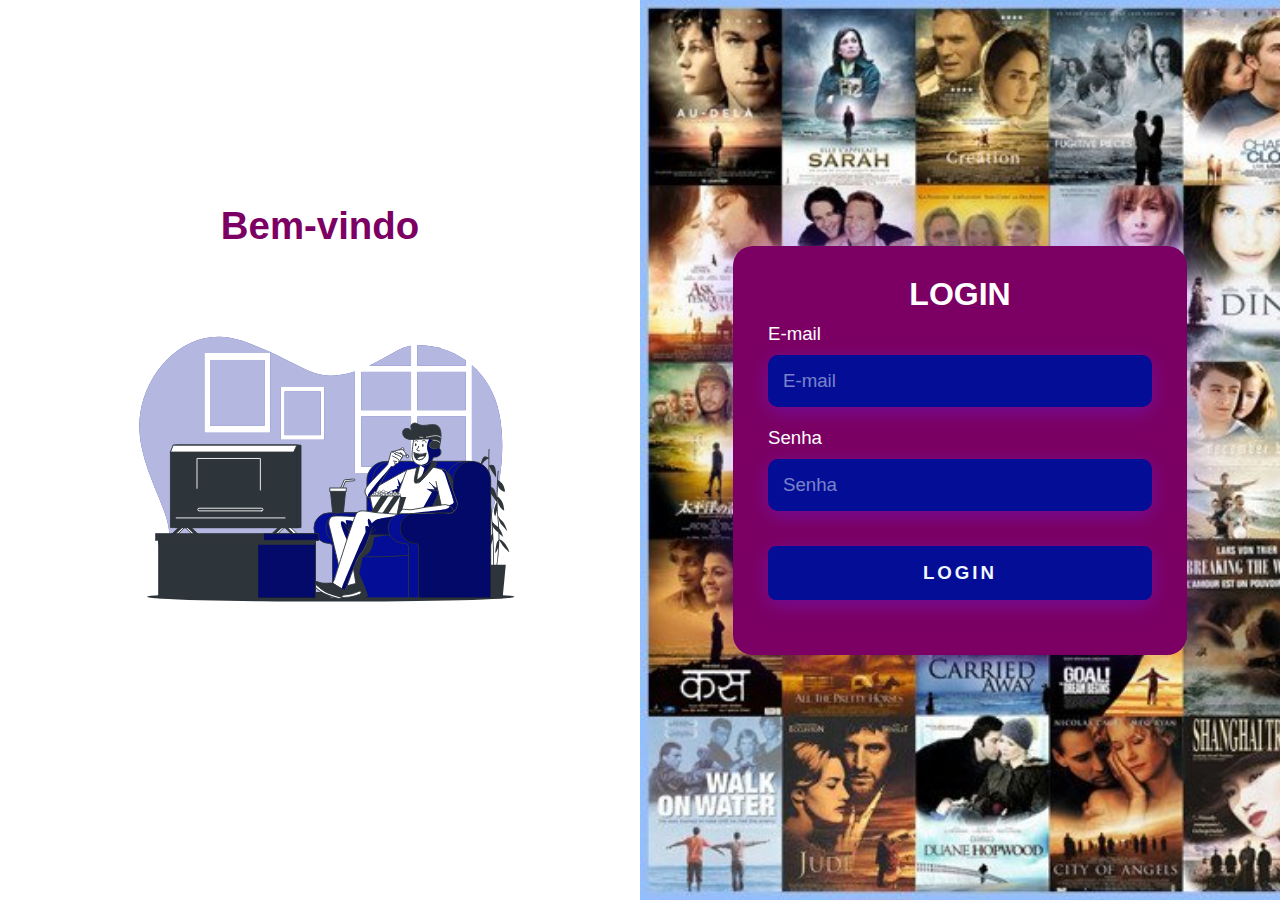
==== index.html @ 666c1c9f "primeira modificação" ====
<!DOCTYPE html>
<html lang="pt-br">
<head>
    <meta charset="UTF-8">
    <meta name="viewport" content="width=device-width, initial-scale=1.0">
    <link rel="stylesheet" href="/estilo/estilo.css">
    <title>Play Vídeo</title>

</head>
<body>
    <div class="main-login">
        <div class="Left-login">
            <h1>Bem-vindo</h1>
            <img src="img/movie-night-animate.svg" class="left-img" alt="imagem">
        </div>
        <div class="right-login">
            <div class="card-login">
                <h1>LOGIN</h1>
                <div class="textfield">
                    <label for="E-mail">E-mail</label>
                    <input type="text" name="E-mail" placeholder="E-mail">
                </div>
                <div class="textfield">
                    <label for="Senha">Senha</label>
                    <input type="password" name="Senha" placeholder="Senha">
                </div>
                <button class="Btn-login">Login</button>
            </div>
        </div>
    
</body>
</html>
---- estilo/estilo.css ----
@import url(https://fonts.googleapis.com/css2?family=Playfair+Display:ital,wght@0,400..900;1,400..900&family=Ubuntu+Sans:ital,wght@0,100..800;1,100..800&display=swap);

*{
    margin: 0px;
    padding: 0px;
}

body{
    font-family:"Ubuntu Sans", sans-serif;
    width: 100vw;
    height: 100vh;
}

.main-login{

    width: 100vw;
    height: 100vh;
    display: flex;
    justify-content: center;
    align-items: center;
}

.Left-login{
    width: 50vw;
    height: 100vh;
    display: flex ;
    justify-content: center;
    align-items: center;
    flex-direction: column;
}
.Left-login > h1{
    font-size: 3vw;
     color: rgb(124, 0, 99);

}
.left-img{
    width: 35vw;
}

.right-login{
    background-image: url(/img/backgroud_1.jpg);
    background-size: cover;
    width: 50vw;
    height: 100vh;
    display: flex;
    justify-content: center;
    align-items: center;
   
}

.card-login{
    width: 60%;
    display: flex;
    justify-content: center;
    align-items: center;
    flex-direction: column;
    padding: 30px 35px;
    background-color: rgb(124, 0, 99);
    border-radius: 20px;
    box-shadow: 0px -10px 50px #6827ff56;
}
.card-login > h1{
    color: #ffffff;
    font-weight: 800;
}

.textfield{
    width: 100%;
    display: flex;
    flex-direction: column;
    align-items: flex-start;
    justify-content:center;
    margin: 10px 0px;
}

.textfield > input{

    width: 100%;
    border: none;
    border-radius: 10px;
    padding: 15px;
    background-color: #030d96;
    color: rgb(255, 255, 255);
    font-size: 14pt;
    box-shadow: 0px 5px 20px #6827ff56;
    box-sizing: border-box;


}

.textfield> label{
    color: rgb(255, 255, 255);
    margin-bottom: 10px;
    font-size: 14pt;

}

.textfield >input::placeholder {
    color: rgba(240, 248, 255, 0.514);
}
.Btn-login{
    width: 100%;
    padding: 16px 0px;
    margin: 25px;
    border: none;
    border-radius: 8px;
    background: #030d96;
    box-shadow: 0px 5px 20px #6827ff56;
    color: aliceblue;
    font-size: 14pt;
    text-transform: uppercase;
    font-weight: 700;
    letter-spacing: 3px;
    cursor: pointer;

}
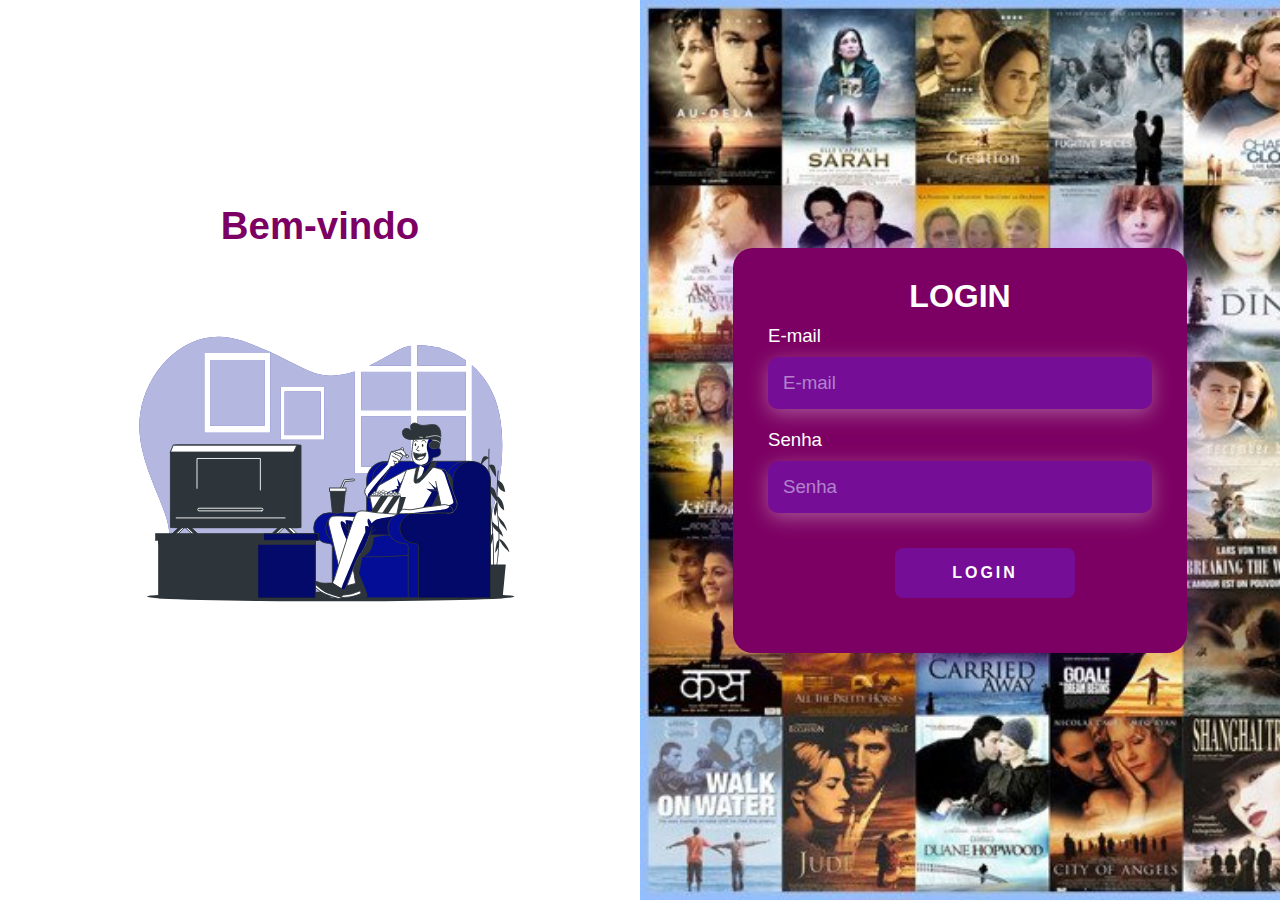
==== commit f78a992d: "Modificação na tela de login" ====
--- a/index.html
+++ b/index.html
@@ -24,7 +24,9 @@
                     <label for="Senha">Senha</label>
                     <input type="password" name="Senha" placeholder="Senha">
                 </div>
-                <button class="Btn-login">Login</button>
+                <a href="/home.html" target="_blank">
+                    <button type="button" name="login" class="login-button">Login</button>
+                </a>                    
             </div>
         </div>
     
--- a/estilo/estilo.css
+++ b/estilo/estilo.css
@@ -79,13 +79,11 @@
     border: none;
     border-radius: 10px;
     padding: 15px;
-    background-color: #030d96;
+    background-color: #6827ff56;
     color: rgb(255, 255, 255);
     font-size: 14pt;
-    box-shadow: 0px 5px 20px #6827ff56;
+    box-shadow: 0px 5px 20px #fbfbfc56;
     box-sizing: border-box;
-
-
 }
 
 .textfield> label{
@@ -98,19 +96,50 @@
 .textfield >input::placeholder {
     color: rgba(240, 248, 255, 0.514);
 }
-.Btn-login{
+
+.login-button {
+    background-color:#6827ff56;
+    border-radius: 8px;
+    border: none;
+    color: white;
+    padding: 16px 32px;
+    text-align: center;
+    text-decoration: none;
+    display: inline-block;
+    font-size: 16px;
+    margin: 25px;
+    cursor: pointer;
+    letter-spacing: 3px;
+    font-weight: 700;
+    text-transform: uppercase;
     width: 100%;
-    padding: 16px 0px;
-    margin: 25px;
-    border: none;
-    border-radius: 8px;
-    background: #030d96;
-    box-shadow: 0px 5px 20px #6827ff56;
-    color: aliceblue;
-    font-size: 14pt;
-    text-transform: uppercase;
-    font-weight: 700;
-    letter-spacing: 3px;
-    cursor: pointer;
+  }
+    
+  header {
+    background-color: #333;
+    padding: 10px;
+  }
+  
+  nav ul {
+    list-style-type: none;
+    padding: 0;
+    display: flex;
+  }
+  
+  nav ul li {
+    margin-right: 10px;
+  }
+  
+  nav ul li a {
+    color: #fff;
+    text-decoration: none;
+    padding: 10px;
+  }
+  
+  nav ul li a:hover {
+    background-color: #555;
+  }
+    
+    
 
-}
+
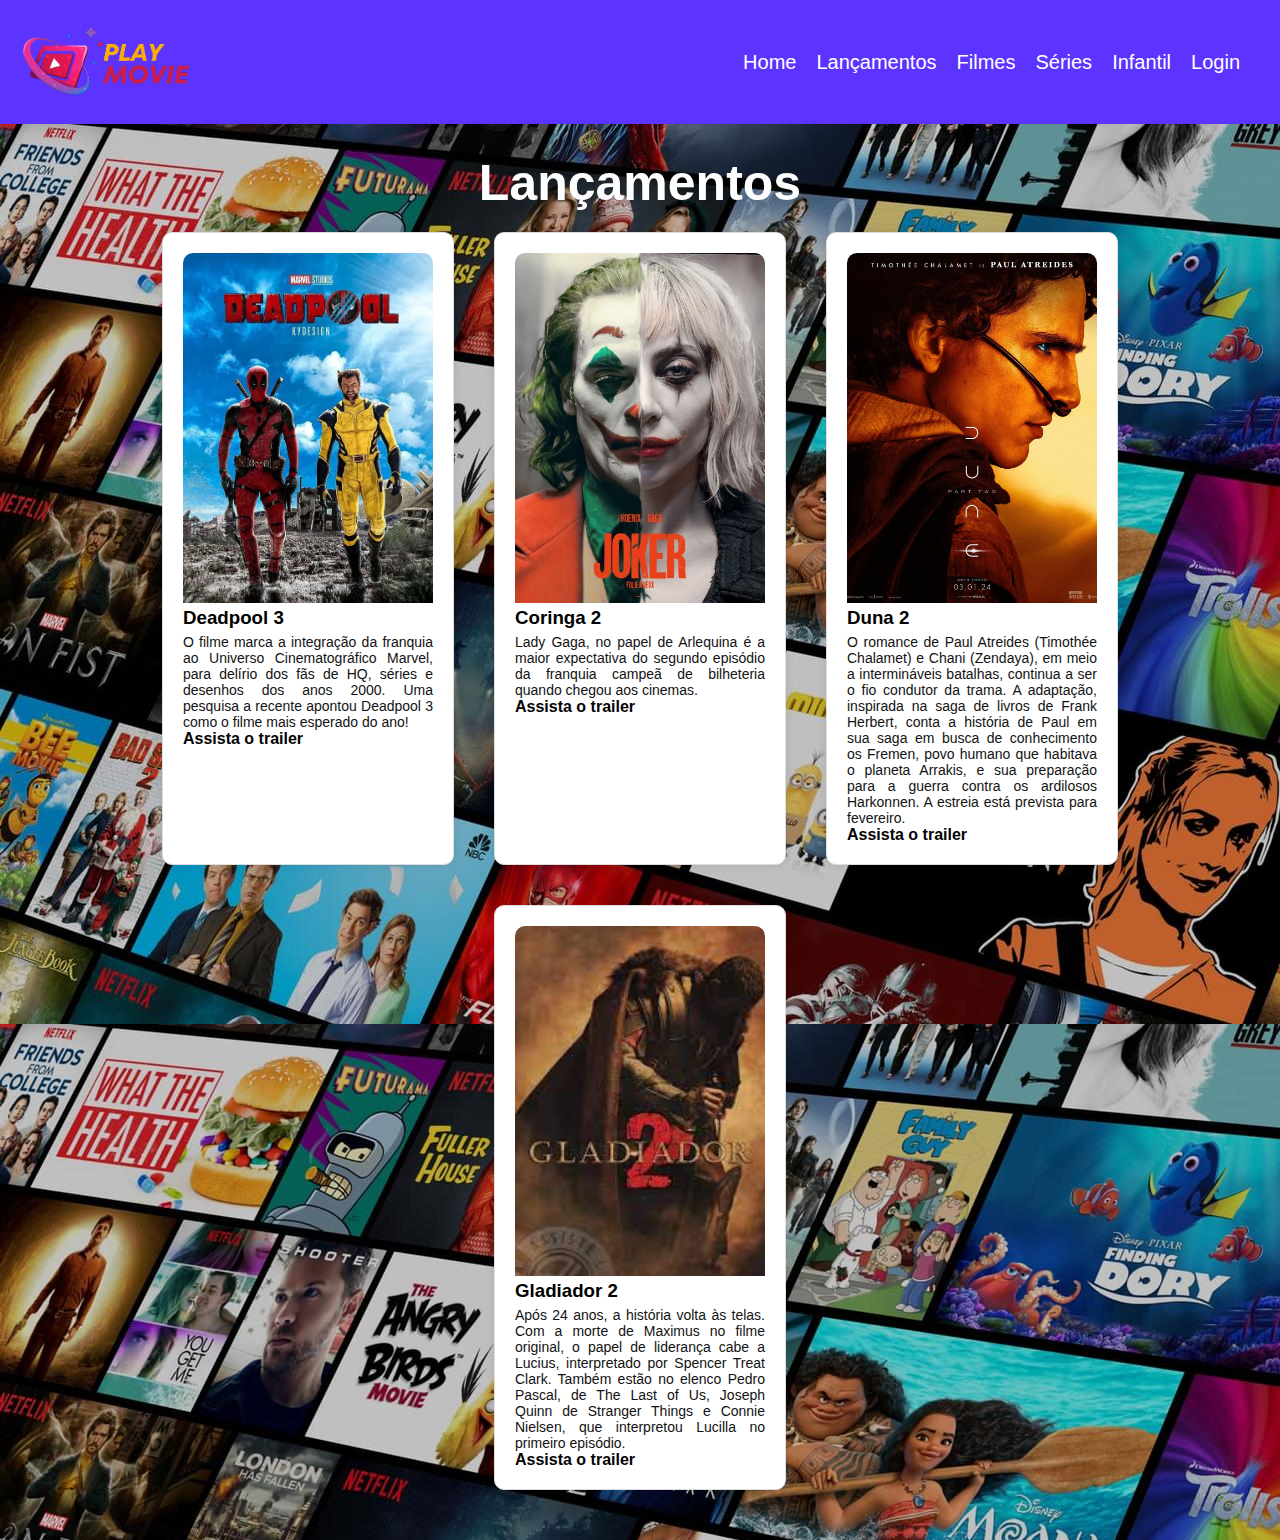
==== commit d8adbd92: "mudança de página principal" ====
--- a/index.html
+++ b/index.html
@@ -4,31 +4,52 @@
     <meta charset="UTF-8">
     <meta name="viewport" content="width=device-width, initial-scale=1.0">
     <link rel="stylesheet" href="/estilo/estilo.css">
-    <title>Play Vídeo</title>
-
+    <title>Home</title>
 </head>
 <body>
-    <div class="main-login">
-        <div class="Left-login">
-            <h1>Bem-vindo</h1>
-            <img src="img/movie-night-animate.svg" class="left-img" alt="imagem">
+    <header class="background-header">
+        <nav class="nav-bar">
+            <div class="logo">
+              <img src="/img/logo.png" alt="Logo">
+            </div>
+            <ul class="menu">
+              <li><a href="#">Home</a></li>
+              <li><a href="#">Lançamentos</a></li>
+              <li><a href="#">Filmes</a></li>
+              <li><a href="#">Séries</a></li>
+              <li><a href="#">Infantil</a></li>
+              <li><a href="#">Login</a></li>
+            </ul>
+        </nav>
+    </header>
+    <section class="movie-card">
+        <h2>Lançamentos</h2>
+        <div class="card-container">
+          <div class="card">
+            <img src="/img/deadpool.png" alt="Deadpool">
+            <h3>Deadpool 3</h3>
+            <p>O filme marca a integração da franquia ao Universo Cinematográfico Marvel, para delírio dos fãs de HQ, séries e desenhos dos anos 2000. Uma pesquisa a recente apontou Deadpool 3 como o filme mais esperado do ano!</p>
+            <a class="trailer" href="https://youtu.be/dEbe0rS4Z2A" target="_blank" alt="Assista o Trailler">Assista o trailer</a>
+          </div>
+          <div class="card">
+            <img src="/img/coringa-2-min.jpg" alt="Movie 2">
+            <h3>Coringa 2</h3>
+            <p>Lady Gaga, no papel de Arlequina é a maior expectativa do segundo episódio da franquia campeã de bilheteria quando chegou aos cinemas.</p>
+            <a class="trailer" href="https://youtu.be/AbPt_Ka0vZE" target="_blank" alt="Assista o Trailler">Assista o trailer</a>
+          </div>
+          <div class="card">
+            <img src="/img/duna_parte_2.png" alt="Movie 3">
+            <h3>Duna 2</h3>
+            <p>O romance de Paul Atreides (Timothée Chalamet) e Chani (Zendaya), em meio a intermináveis batalhas, continua a ser o fio condutor da trama. A adaptação, inspirada na saga de livros de Frank Herbert, conta a história de Paul em sua saga em busca de conhecimento os Fremen, povo humano que habitava o planeta Arrakis, e sua preparação para a guerra contra os ardilosos Harkonnen. A estreia está prevista para fevereiro.</p> 
+            <a class="trailer" href="https://youtu.be/RK1xTZi9wb4" target="_blank" alt="Assista o Trailler">Assista o trailer</a>
+          </div>
+          <div class="card">
+            <img src="/img/gladiador2.jpg" alt="Movie 3">
+            <h3>Gladiador 2</h3>
+            <p>Após 24 anos, a história volta às telas. Com a morte de Maximus no filme original, o papel de liderança cabe a Lucius, interpretado por Spencer Treat Clark.  Também estão no elenco Pedro Pascal, de The Last of Us, Joseph Quinn de Stranger Things e Connie Nielsen, que interpretou Lucilla no primeiro episódio.</p> 
+            <a class="trailer" href="hhttps://youtu.be/3_LbFzJiETc" target="_blank" alt="Assista o Trailler">Assista o trailer</a>
+          </div>
         </div>
-        <div class="right-login">
-            <div class="card-login">
-                <h1>LOGIN</h1>
-                <div class="textfield">
-                    <label for="E-mail">E-mail</label>
-                    <input type="text" name="E-mail" placeholder="E-mail">
-                </div>
-                <div class="textfield">
-                    <label for="Senha">Senha</label>
-                    <input type="password" name="Senha" placeholder="Senha">
-                </div>
-                <a href="/home.html" target="_blank">
-                    <button type="button" name="login" class="login-button">Login</button>
-                </a>                    
-            </div>
-        </div>
-    
+      </section>
 </body>
 </html>--- a/estilo/estilo.css
+++ b/estilo/estilo.css
@@ -115,31 +115,91 @@
     width: 100%;
   }
     
-  header {
-    background-color: #333;
-    padding: 10px;
-  }
-  
-  nav ul {
-    list-style-type: none;
+  .nav-bar {
+    display: flex;
+    justify-content: space-between;
+    align-items: center;
+    padding: 20px;
+    background-color: rgba(51, 0, 255, 0.8);
+    color: #fff;
+  }
+  
+  .logo {
+    flex: 0 0 100px; /* Set the logo width to 100px */
+  }
+  
+  .logo img {
+    width: auto;
+    height: 80px;
+  }
+  
+  .menu {
+    display: flex;
+    justify-content: space-between;
+    align-items: center;
+    list-style: none;
+    margin: 0;
     padding: 0;
-    display: flex;
-  }
-  
-  nav ul li {
-    margin-right: 10px;
-  }
-  
-  nav ul li a {
+  }
+  
+  .menu li {
+    margin-right: 20px;
+    font-size: 20px;
+  }
+  
+  .menu a {
     color: #fff;
     text-decoration: none;
-    padding: 10px;
-  }
-  
-  nav ul li a:hover {
-    background-color: #555;
-  }
-    
-    
-
-
+  }
+  
+  .menu a:hover {
+    color: #b30372;
+  }
+
+  .movie-card {
+    background-image: url(/img/backgroud_nav.jpg);
+    background-color: #f7f7f7;
+    padding: 30px;
+  }
+  h2{
+    text-align: center;
+    color: #fffeff;
+    font-size: 50px;
+  }
+  .card-container {
+    display: flex;
+    flex-wrap: wrap;
+    justify-content: center;
+  }
+  
+  .card {
+    margin: 20px;
+    width: 250px;
+    background-color: #fff;
+    padding: 20px;
+    border: 1px solid #ddd;
+    border-radius: 10px;
+    box-shadow: 0 0 10px rgba(0, 0, 0, 0.1);
+  }
+  
+  .card img {
+    width: 100%;
+    height: 350px;
+    object-fit: cover;
+    border-radius: 10px 10px 0 0;
+  }
+  
+  .trailer {
+    text-decoration: none;
+    font-size: 16px;
+    margin-top: 10px;
+    color: #040404;
+    font-weight: 900;
+  }
+  
+  .card p {
+    margin-top: 05px;
+    font-size: 14px;
+    color: #121212;
+    text-align: justify;
+  }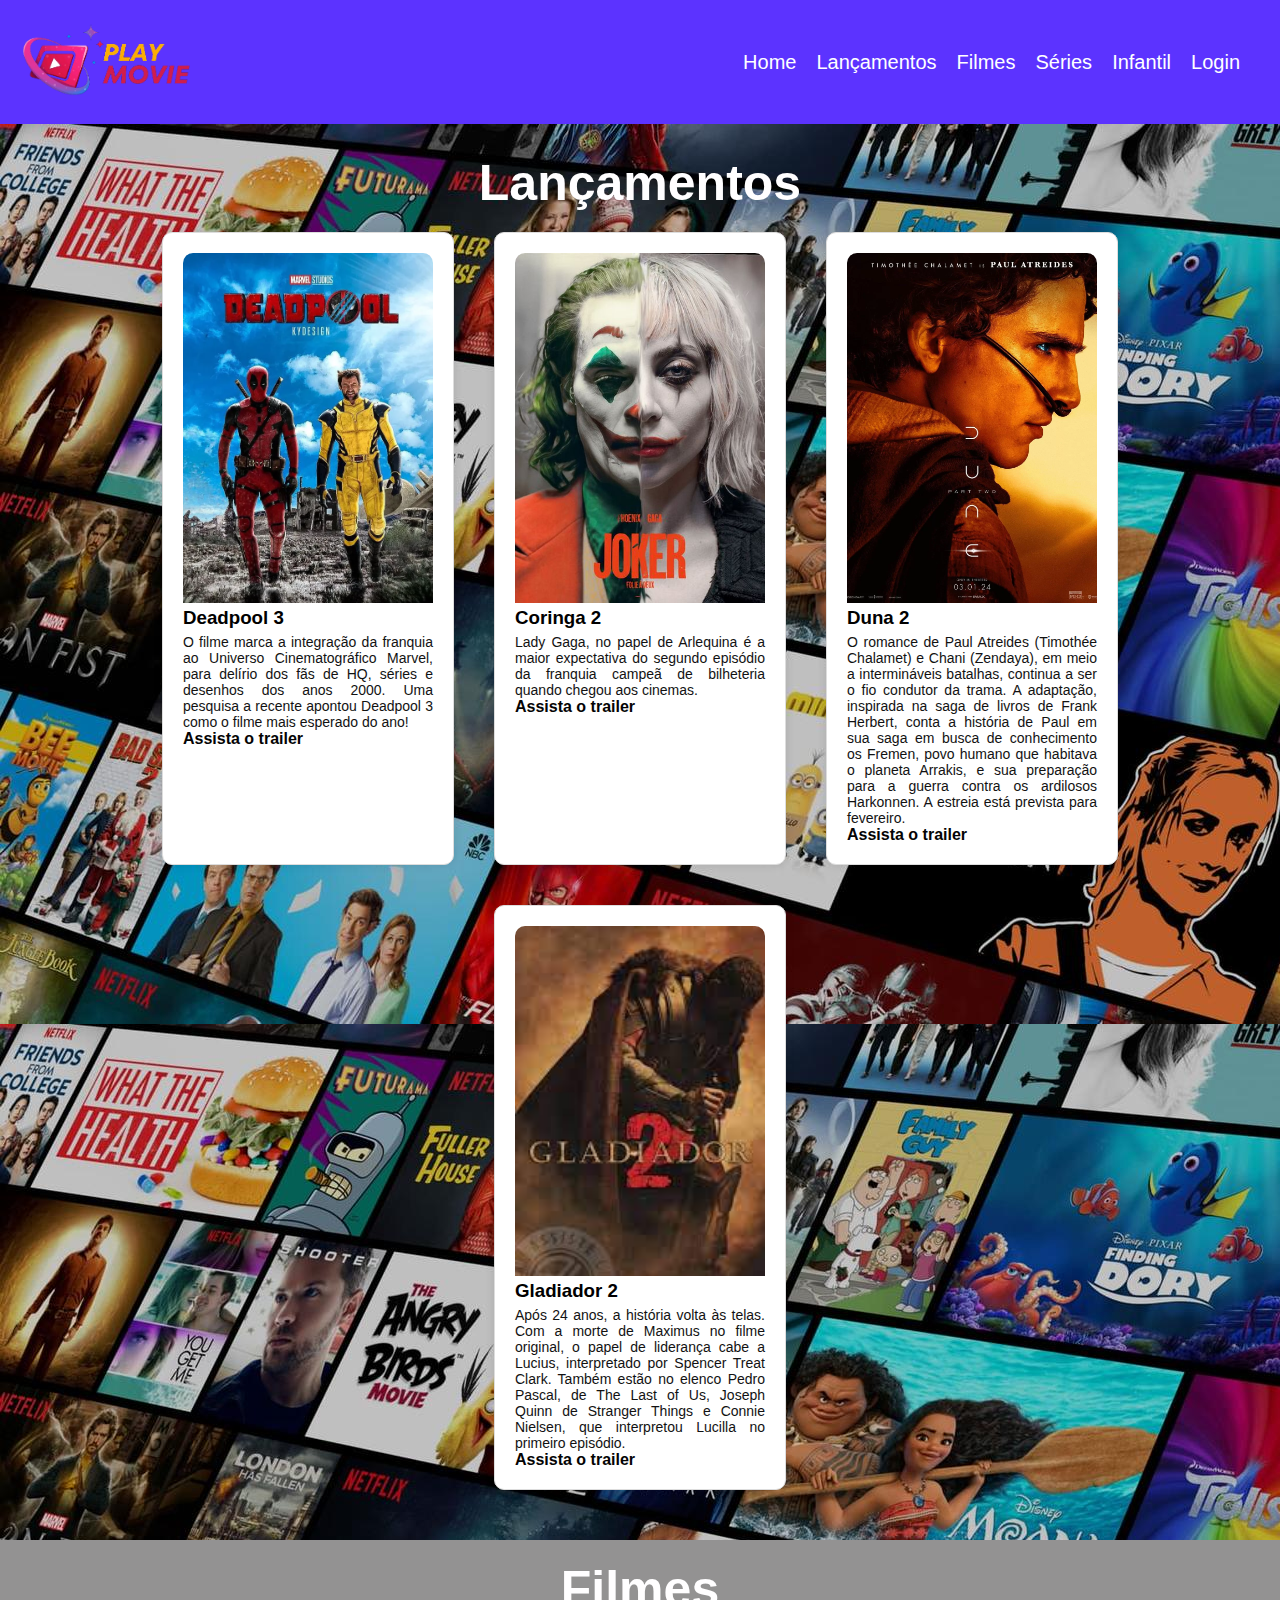
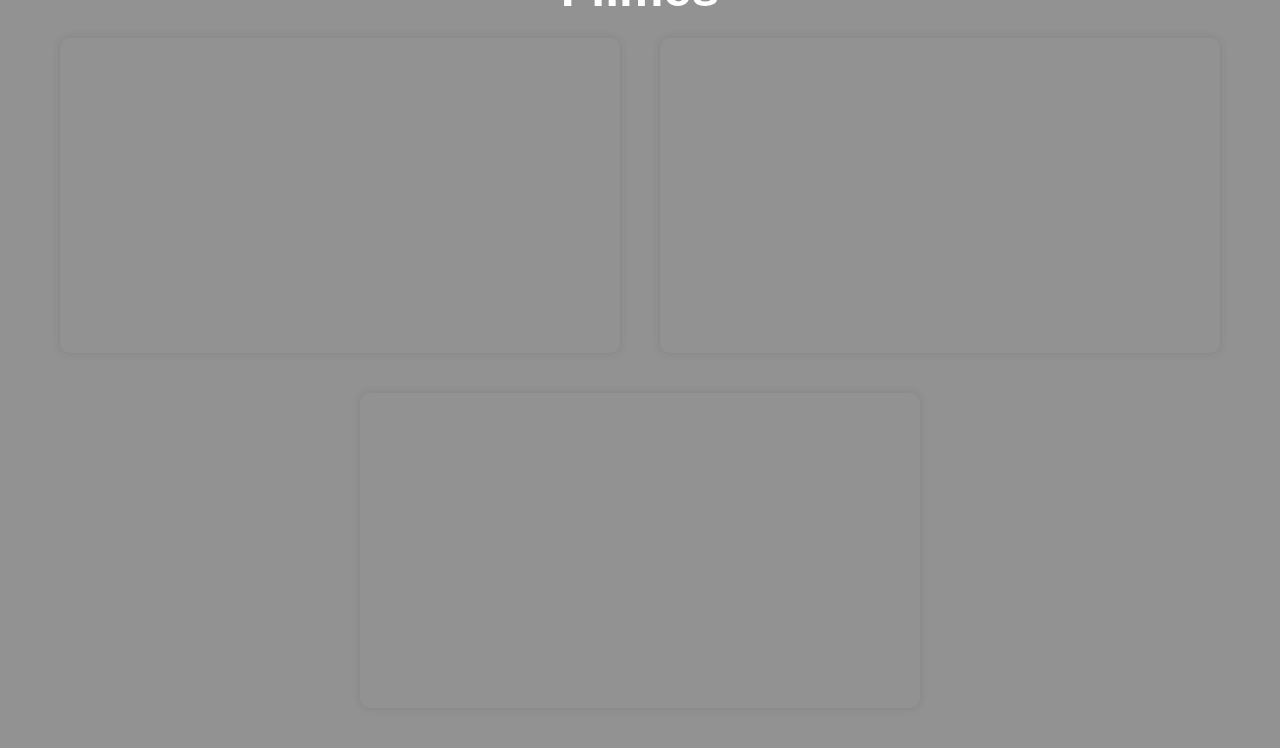
==== commit 21bf5a72: "Filmes" ====
--- a/index.html
+++ b/index.html
@@ -4,7 +4,7 @@
     <meta charset="UTF-8">
     <meta name="viewport" content="width=device-width, initial-scale=1.0">
     <link rel="stylesheet" href="/estilo/estilo.css">
-    <title>Home</title>
+    <title>Play Movie</title>
 </head>
 <body>
     <header class="background-header">
@@ -13,17 +13,17 @@
               <img src="/img/logo.png" alt="Logo">
             </div>
             <ul class="menu">
-              <li><a href="#">Home</a></li>
-              <li><a href="#">Lançamentos</a></li>
-              <li><a href="#">Filmes</a></li>
+              <li><a href="/index.html">Home</a></li>
+              <li><a href="#lançamentos">Lançamentos</a></li>
+              <li><a href="#filmes">Filmes</a></li>
               <li><a href="#">Séries</a></li>
               <li><a href="#">Infantil</a></li>
-              <li><a href="#">Login</a></li>
+              <li><a href="/login.html" target="_blank">Login</a></li>
             </ul>
         </nav>
     </header>
     <section class="movie-card">
-        <h2>Lançamentos</h2>
+        <h2 id="lançamentos">Lançamentos</h2>
         <div class="card-container">
           <div class="card">
             <img src="/img/deadpool.png" alt="Deadpool">
@@ -51,5 +51,15 @@
           </div>
         </div>
       </section>
+      <section class="youtube-videos">
+        <h2 id="filmes">Filmes</h2>
+        <div class="video-container">
+            <iframe width="560" height="315" src="https://www.youtube.com/embed/gS2rb_wVe94?si=7_AkqqXhRfvpLKxW" title="YouTube video player" frameborder="0" allow="accelerometer; autoplay; clipboard-write; encrypted-media; gyroscope; picture-in-picture; web-share" referrerpolicy="strict-origin-when-cross-origin" allowfullscreen></iframe>
+
+            <iframe width="560" height="315" src="https://www.youtube.com/embed/gS2rb_wVe94?si=XHvSh7MWcazZGyZW&amp;start=5" title="YouTube video player" frameborder="0" allow="accelerometer; autoplay; clipboard-write; encrypted-media; gyroscope; picture-in-picture; web-share" referrerpolicy="strict-origin-when-cross-origin" allowfullscreen></iframe>
+
+            <iframe width="560" height="315" src="https://www.youtube.com/embed/video3" frameborder="0" allowfullscreen></iframe>
+        </div>
+      </section>
 </body>
 </html>--- a/estilo/estilo.css
+++ b/estilo/estilo.css
@@ -202,4 +202,24 @@
     font-size: 14px;
     color: #121212;
     text-align: justify;
+  }
+
+  .youtube-videos {
+    background-color: #939292;
+    padding: 20px;
+  }
+  
+  .video-container {
+    display: flex;
+    flex-wrap: wrap;
+    justify-content: center;
+  }
+  
+  .video-container iframe {
+    margin: 20px;
+    width: 560px;
+    height: 315px;
+    border: none;
+    border-radius: 10px;
+    box-shadow: 0 0 10px rgba(0, 0, 0, 0.1);
   }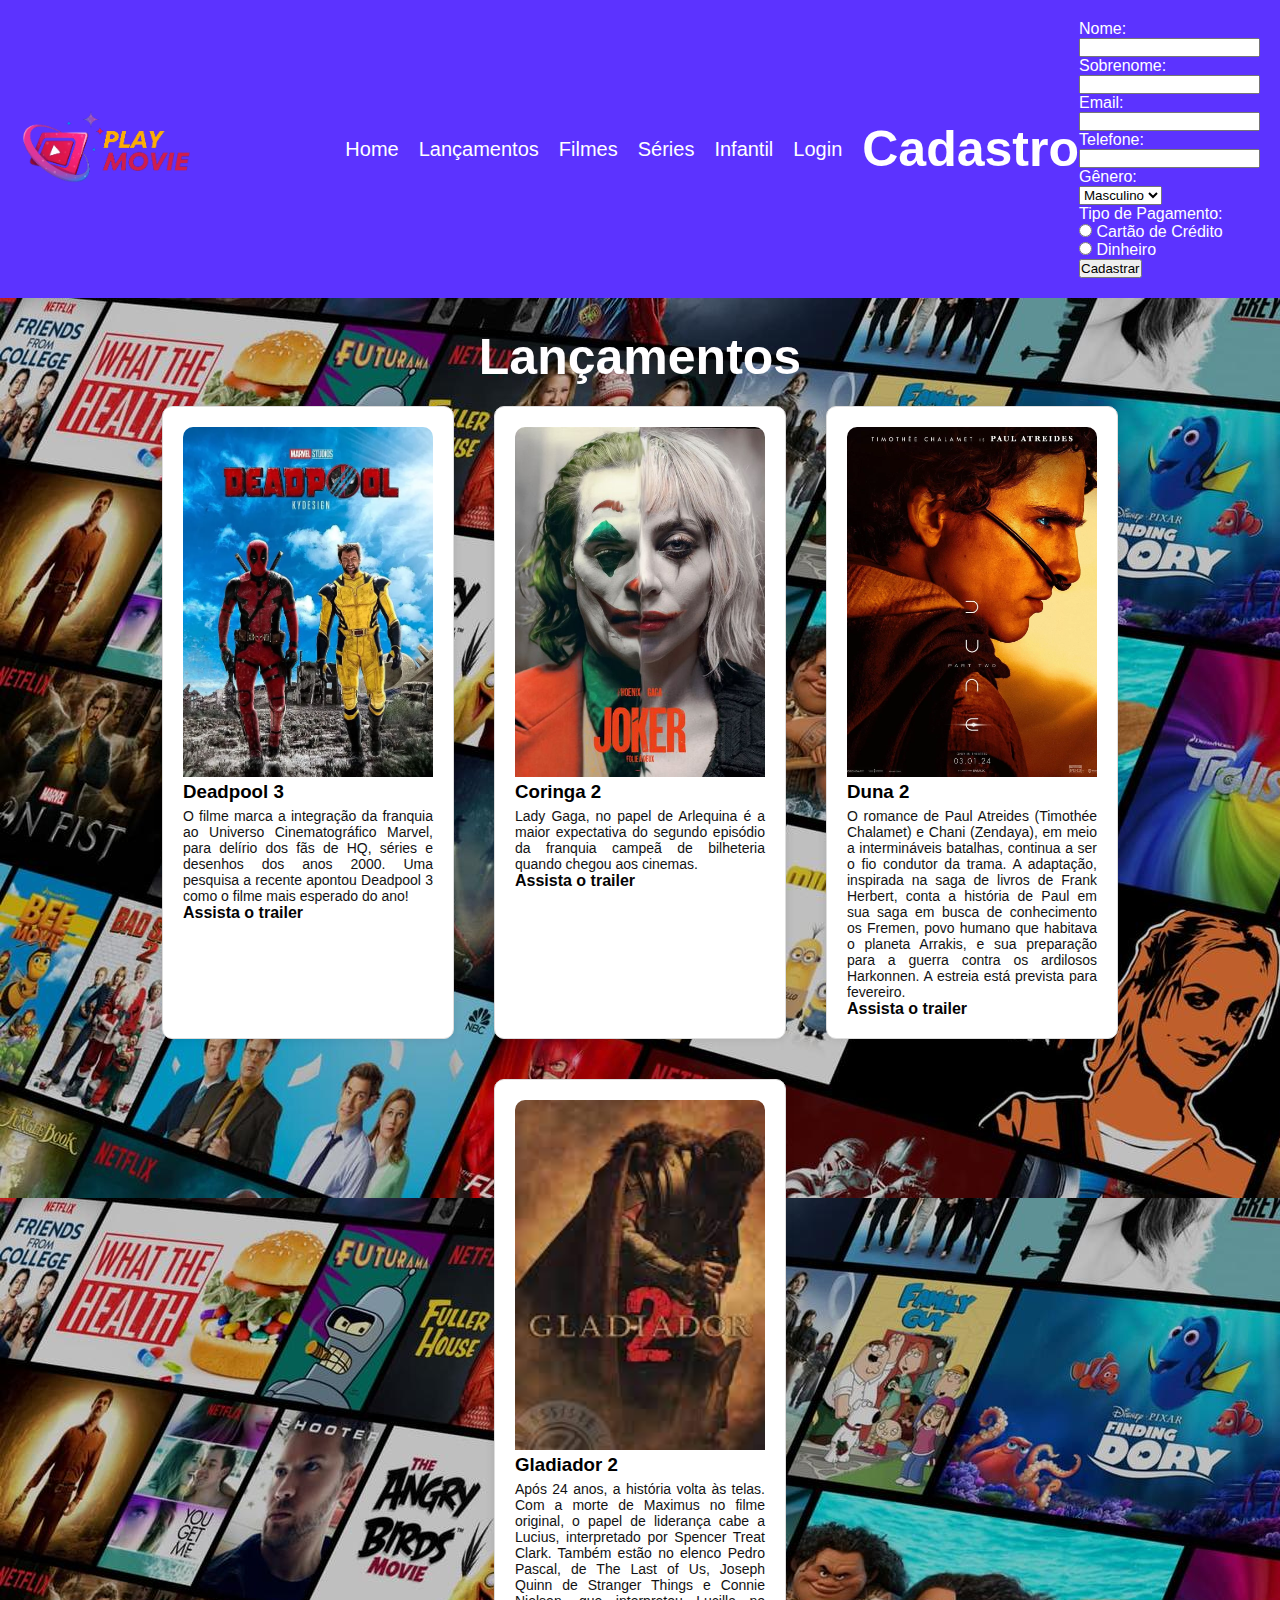
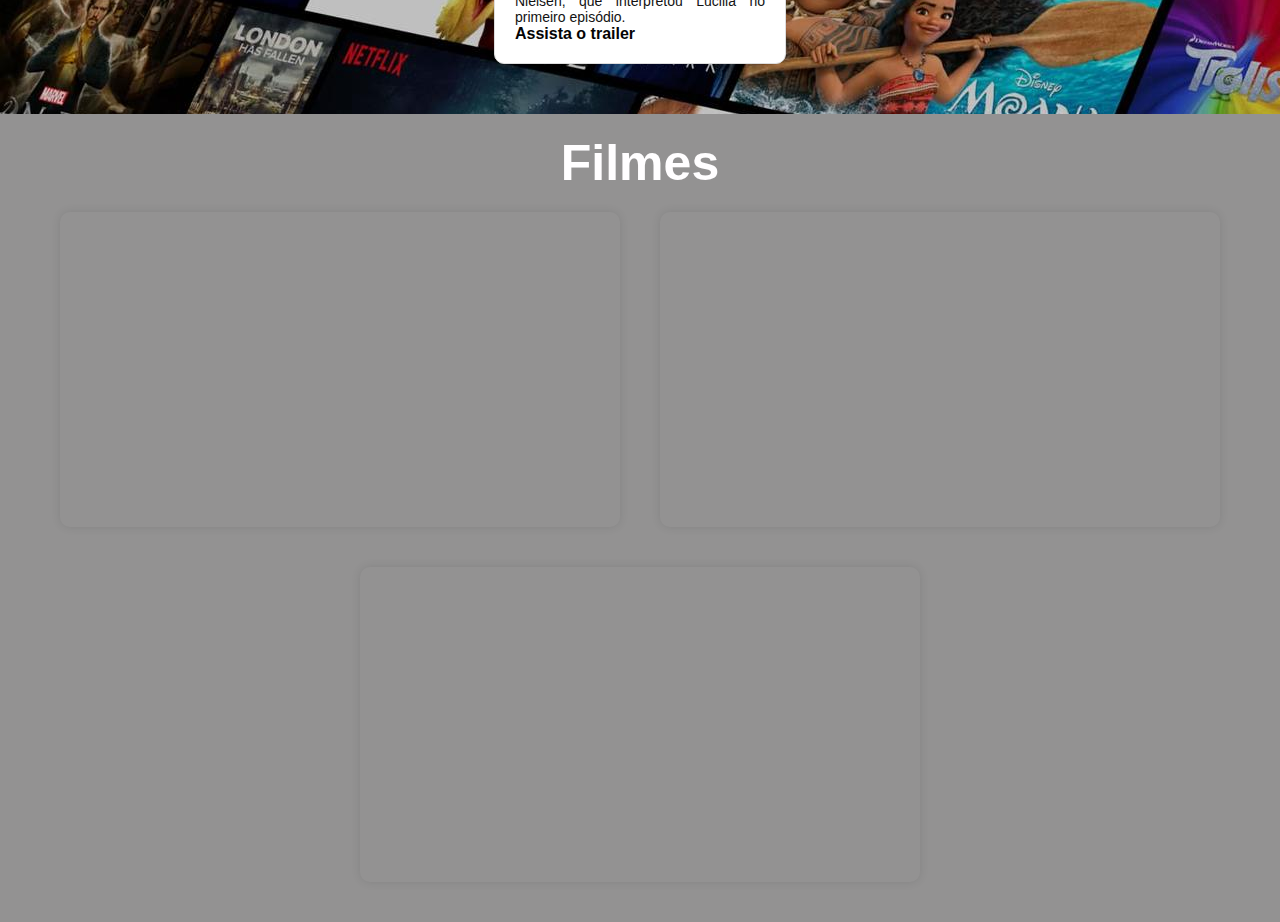
==== commit 9be21f23: "Update index.html" ====
--- a/index.html
+++ b/index.html
@@ -19,6 +19,35 @@
               <li><a href="#">Séries</a></li>
               <li><a href="#">Infantil</a></li>
               <li><a href="/login.html" target="_blank">Login</a></li>
+                <h2>Cadastro</h2>
+<form action="#" method="post">
+  <label for="nome">Nome:</label><br>
+  <input type="text" id="nome" name="nome"><br>
+
+  <label for="sobrenome">Sobrenome:</label><br>
+  <input type="text" id="sobrenome" name="sobrenome"><br>
+
+  <label for="email">Email:</label><br>
+  <input type="email" id="email" name="email"><br>
+
+  <label for="telefone">Telefone:</label><br>
+  <input type="tel" id="telefone" name="telefone"><br>
+
+  <label for="genero">Gênero:</label><br>
+  <select id="genero" name="genero">
+    <option value="masculino">Masculino</option>
+    <option value="feminino">Feminino</option>
+    <option value="outro">Outro</option>
+  </select><br>
+
+  <label for="pagamento">Tipo de Pagamento:</label><br>
+  <input type="radio" id="credito" name="pagamento" value="credito">
+  <label for="credito">Cartão de Crédito</label><br>
+  <input type="radio" id="dinheiro" name="pagamento" value="dinheiro">
+  <label for="dinheiro">Dinheiro</label><br>
+
+  <input type="submit" value="Cadastrar">
+</form>
             </ul>
         </nav>
     </header>
@@ -62,4 +91,4 @@
         </div>
       </section>
 </body>
-</html>+</html>
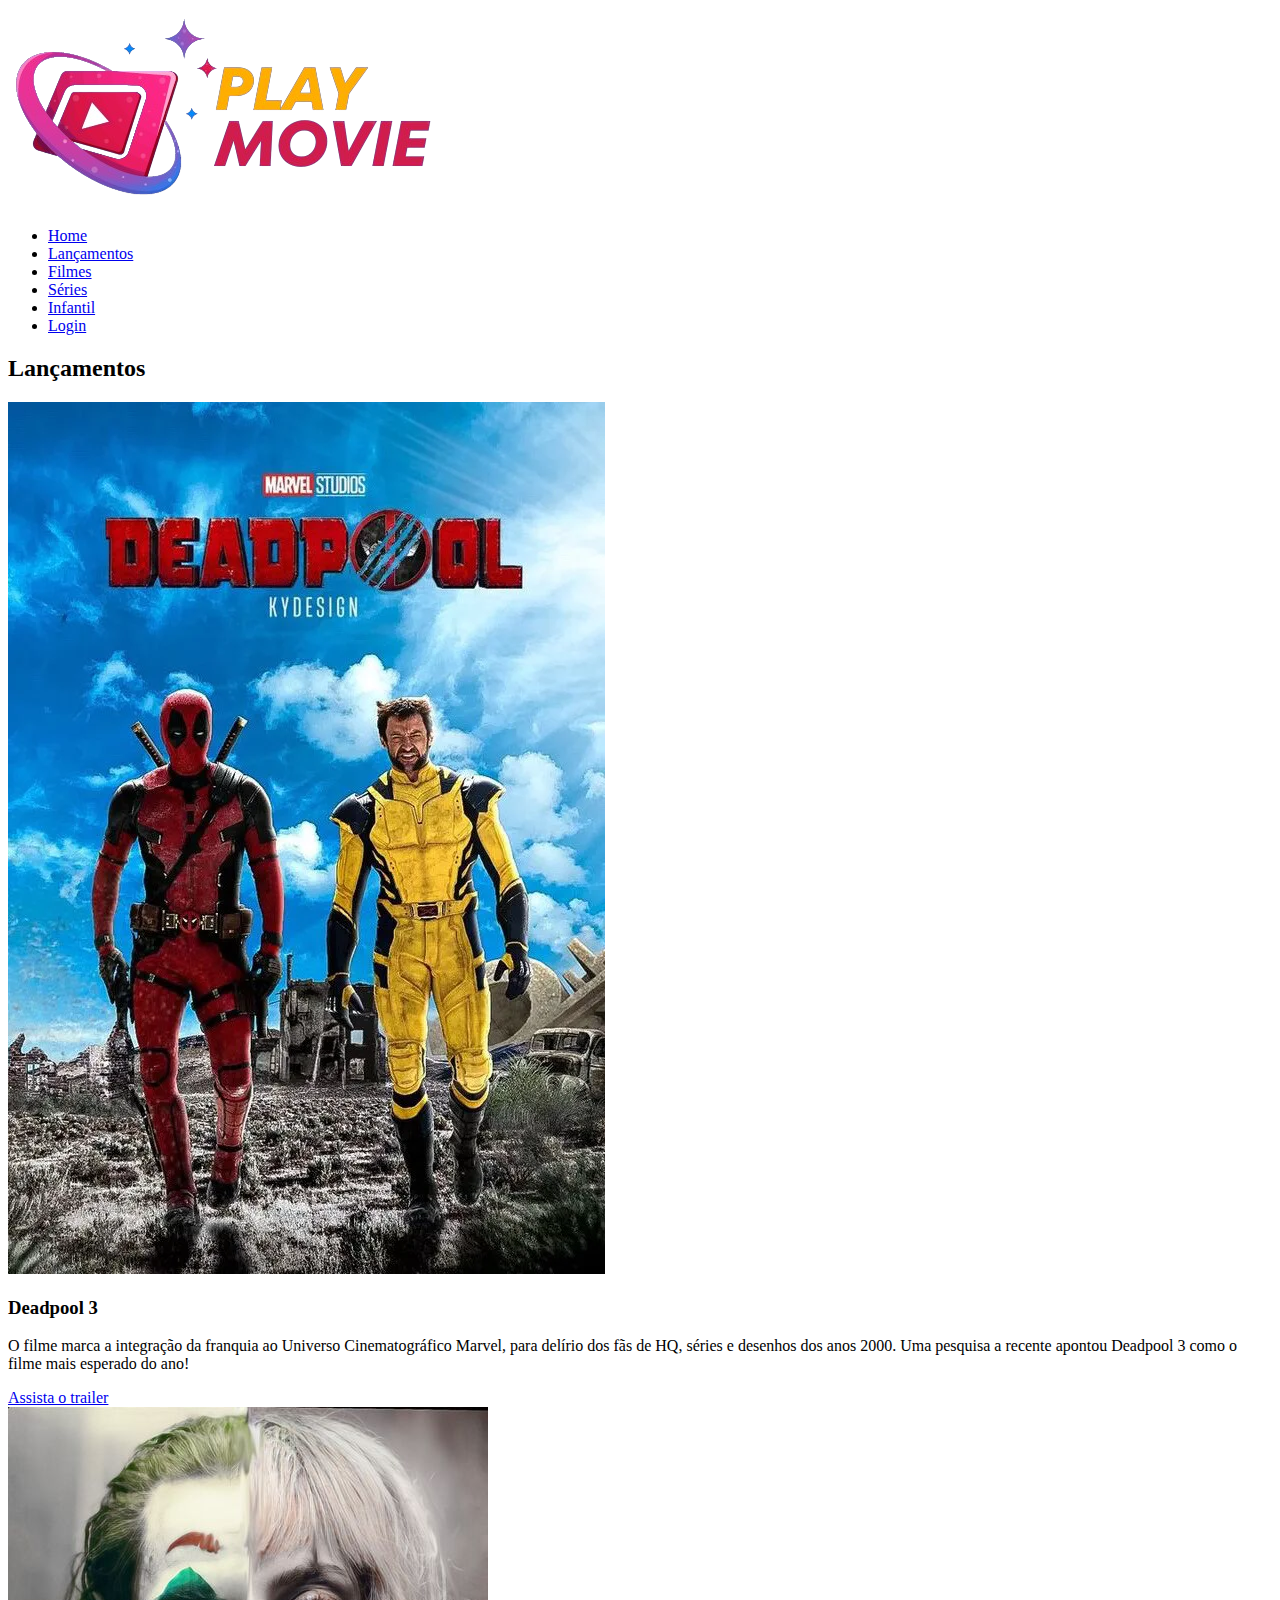
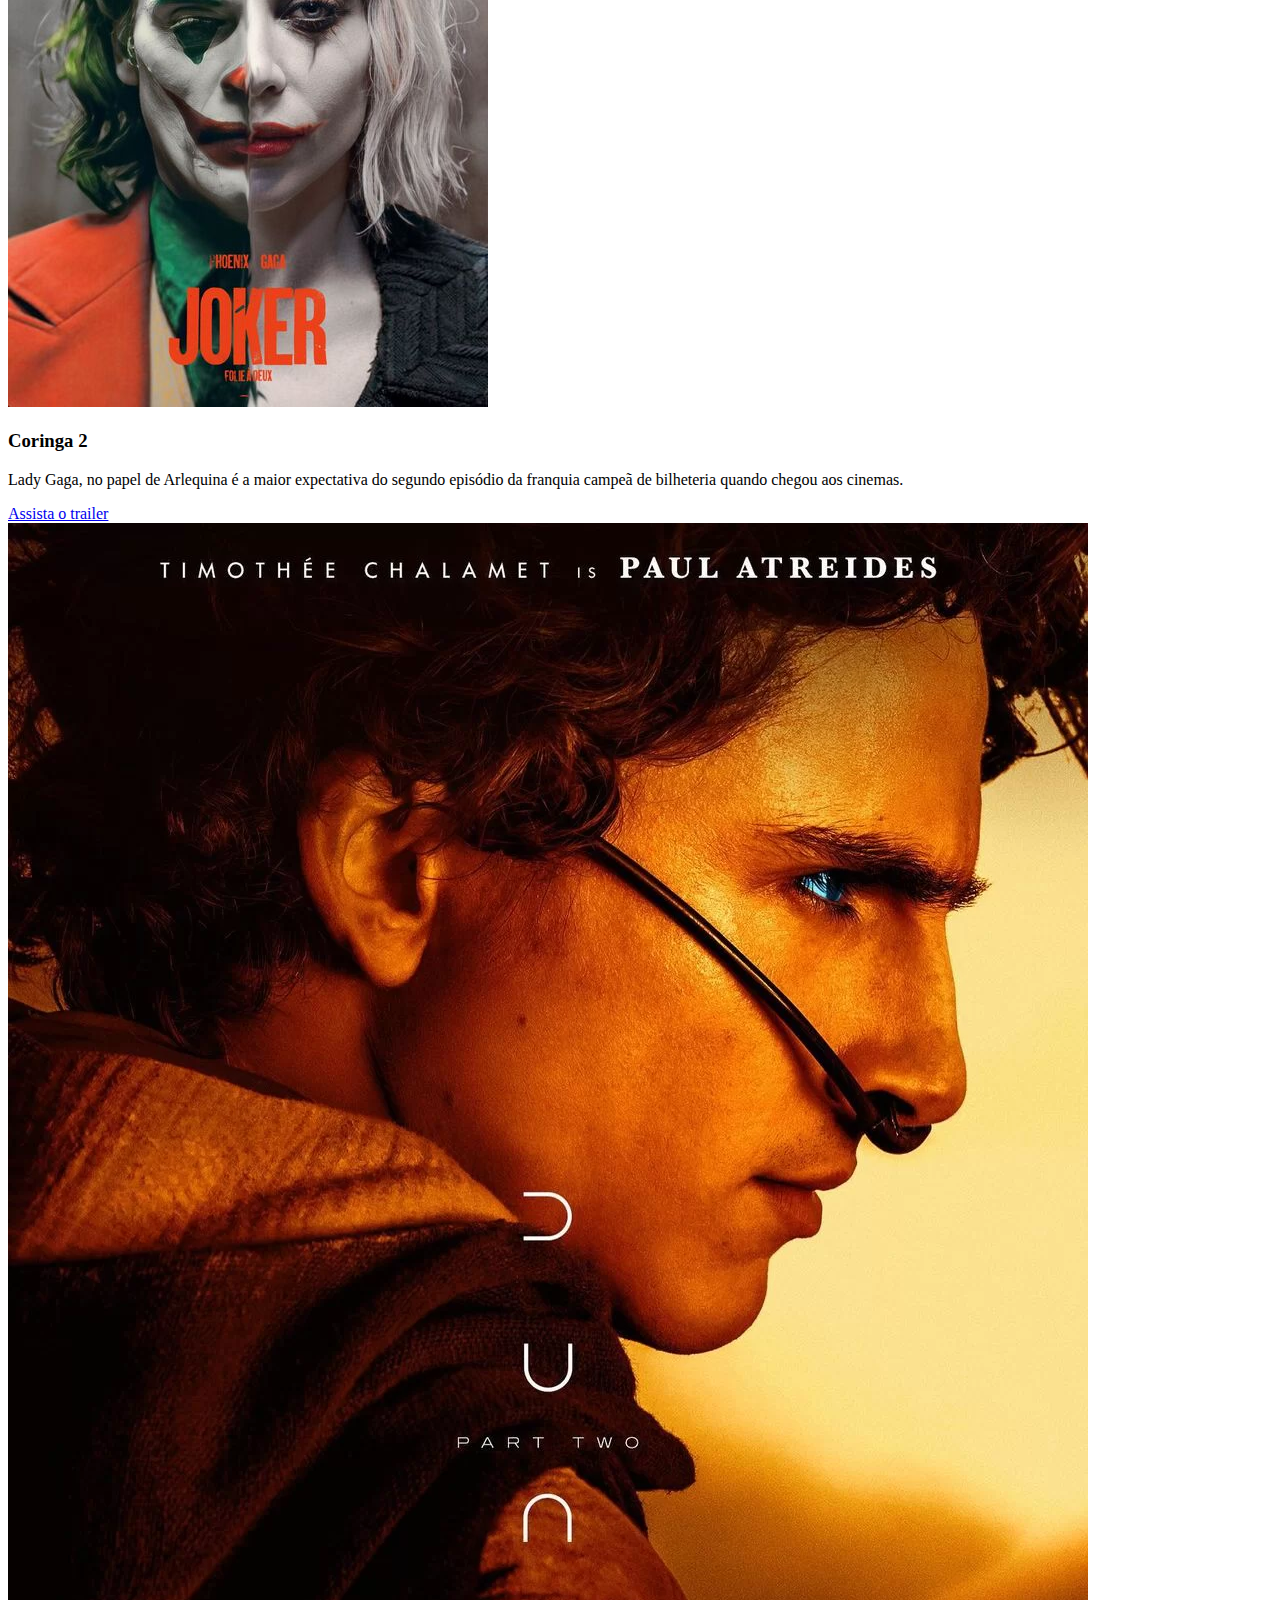
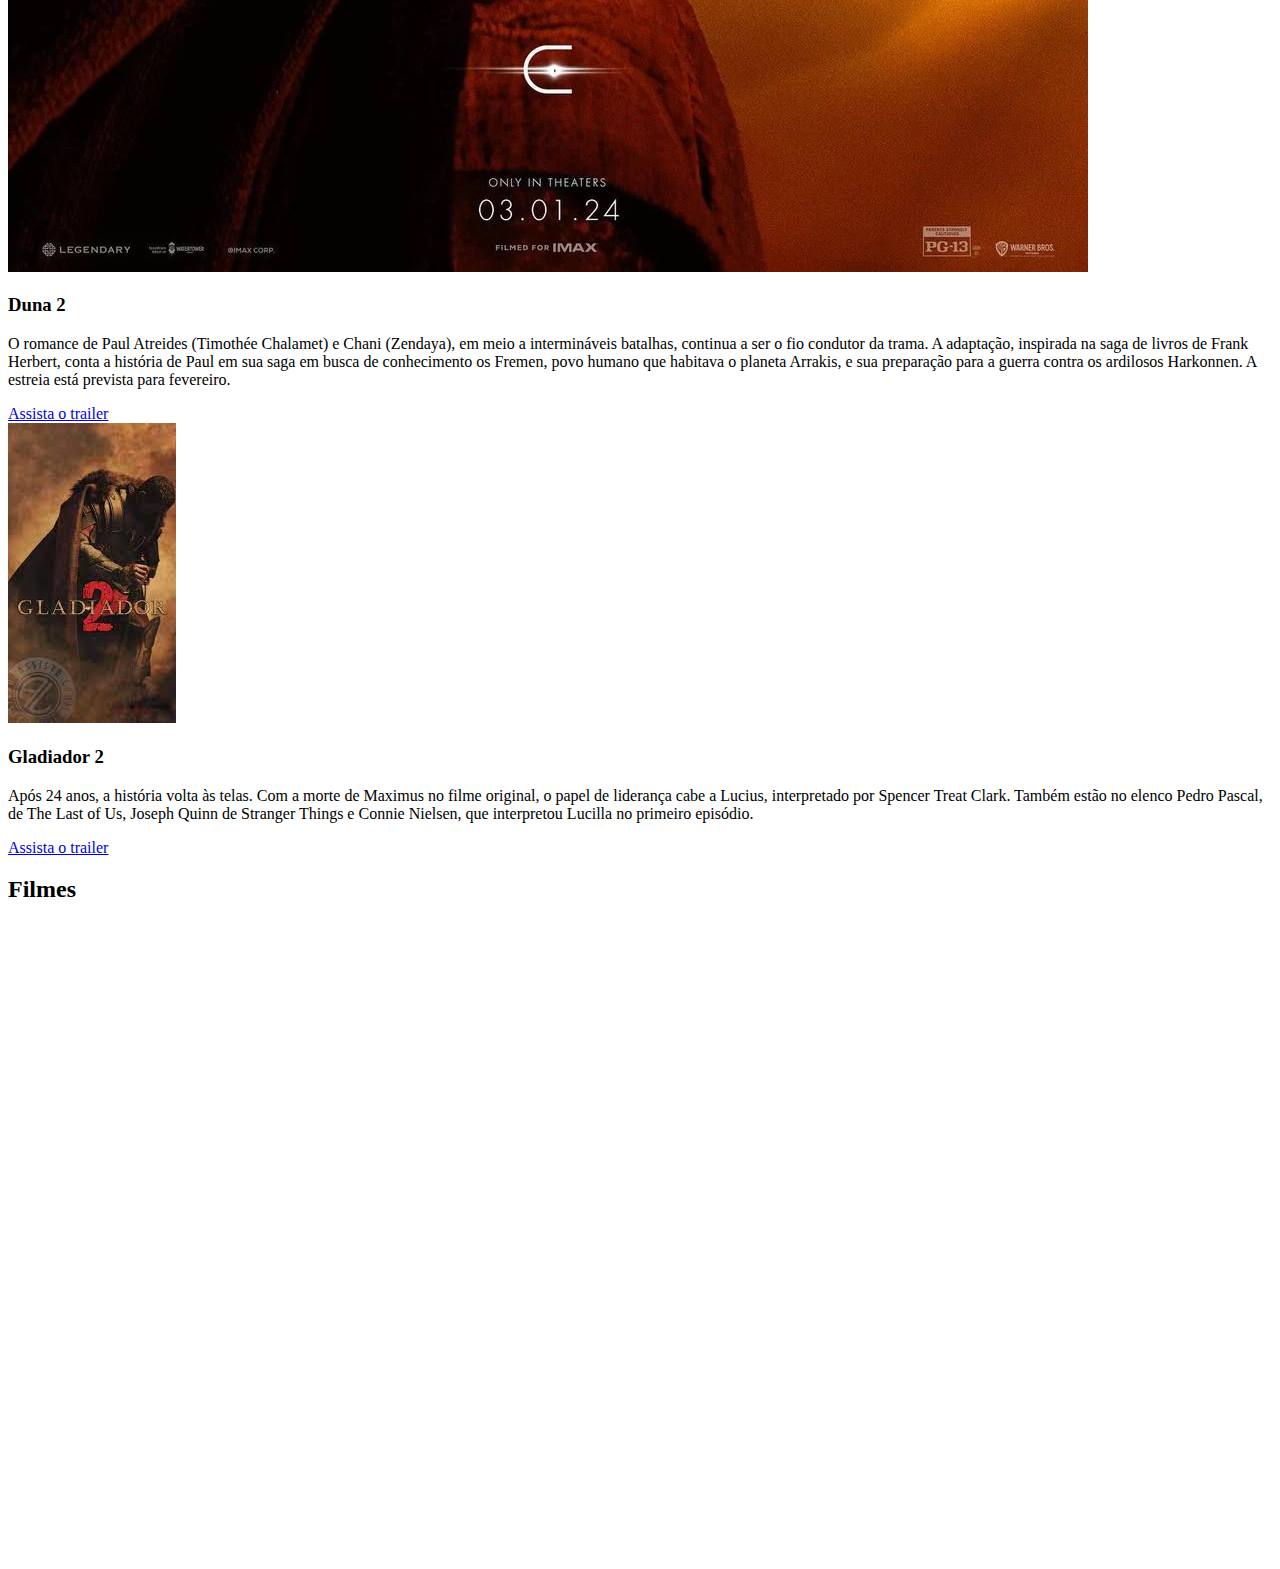
==== commit aa4bee86: "Update index.html" ====
--- a/index.html
+++ b/index.html
@@ -3,7 +3,7 @@
 <head>
     <meta charset="UTF-8">
     <meta name="viewport" content="width=device-width, initial-scale=1.0">
-    <link rel="stylesheet" href="/estilo/estilo.css">
+    <link rel="stylesheet" href="">
     <title>Play Movie</title>
 </head>
 <body>
@@ -19,35 +19,6 @@
               <li><a href="#">Séries</a></li>
               <li><a href="#">Infantil</a></li>
               <li><a href="/login.html" target="_blank">Login</a></li>
-                <h2>Cadastro</h2>
-<form action="#" method="post">
-  <label for="nome">Nome:</label><br>
-  <input type="text" id="nome" name="nome"><br>
-
-  <label for="sobrenome">Sobrenome:</label><br>
-  <input type="text" id="sobrenome" name="sobrenome"><br>
-
-  <label for="email">Email:</label><br>
-  <input type="email" id="email" name="email"><br>
-
-  <label for="telefone">Telefone:</label><br>
-  <input type="tel" id="telefone" name="telefone"><br>
-
-  <label for="genero">Gênero:</label><br>
-  <select id="genero" name="genero">
-    <option value="masculino">Masculino</option>
-    <option value="feminino">Feminino</option>
-    <option value="outro">Outro</option>
-  </select><br>
-
-  <label for="pagamento">Tipo de Pagamento:</label><br>
-  <input type="radio" id="credito" name="pagamento" value="credito">
-  <label for="credito">Cartão de Crédito</label><br>
-  <input type="radio" id="dinheiro" name="pagamento" value="dinheiro">
-  <label for="dinheiro">Dinheiro</label><br>
-
-  <input type="submit" value="Cadastrar">
-</form>
             </ul>
         </nav>
     </header>
@@ -91,4 +62,4 @@
         </div>
       </section>
 </body>
-</html>
+</html>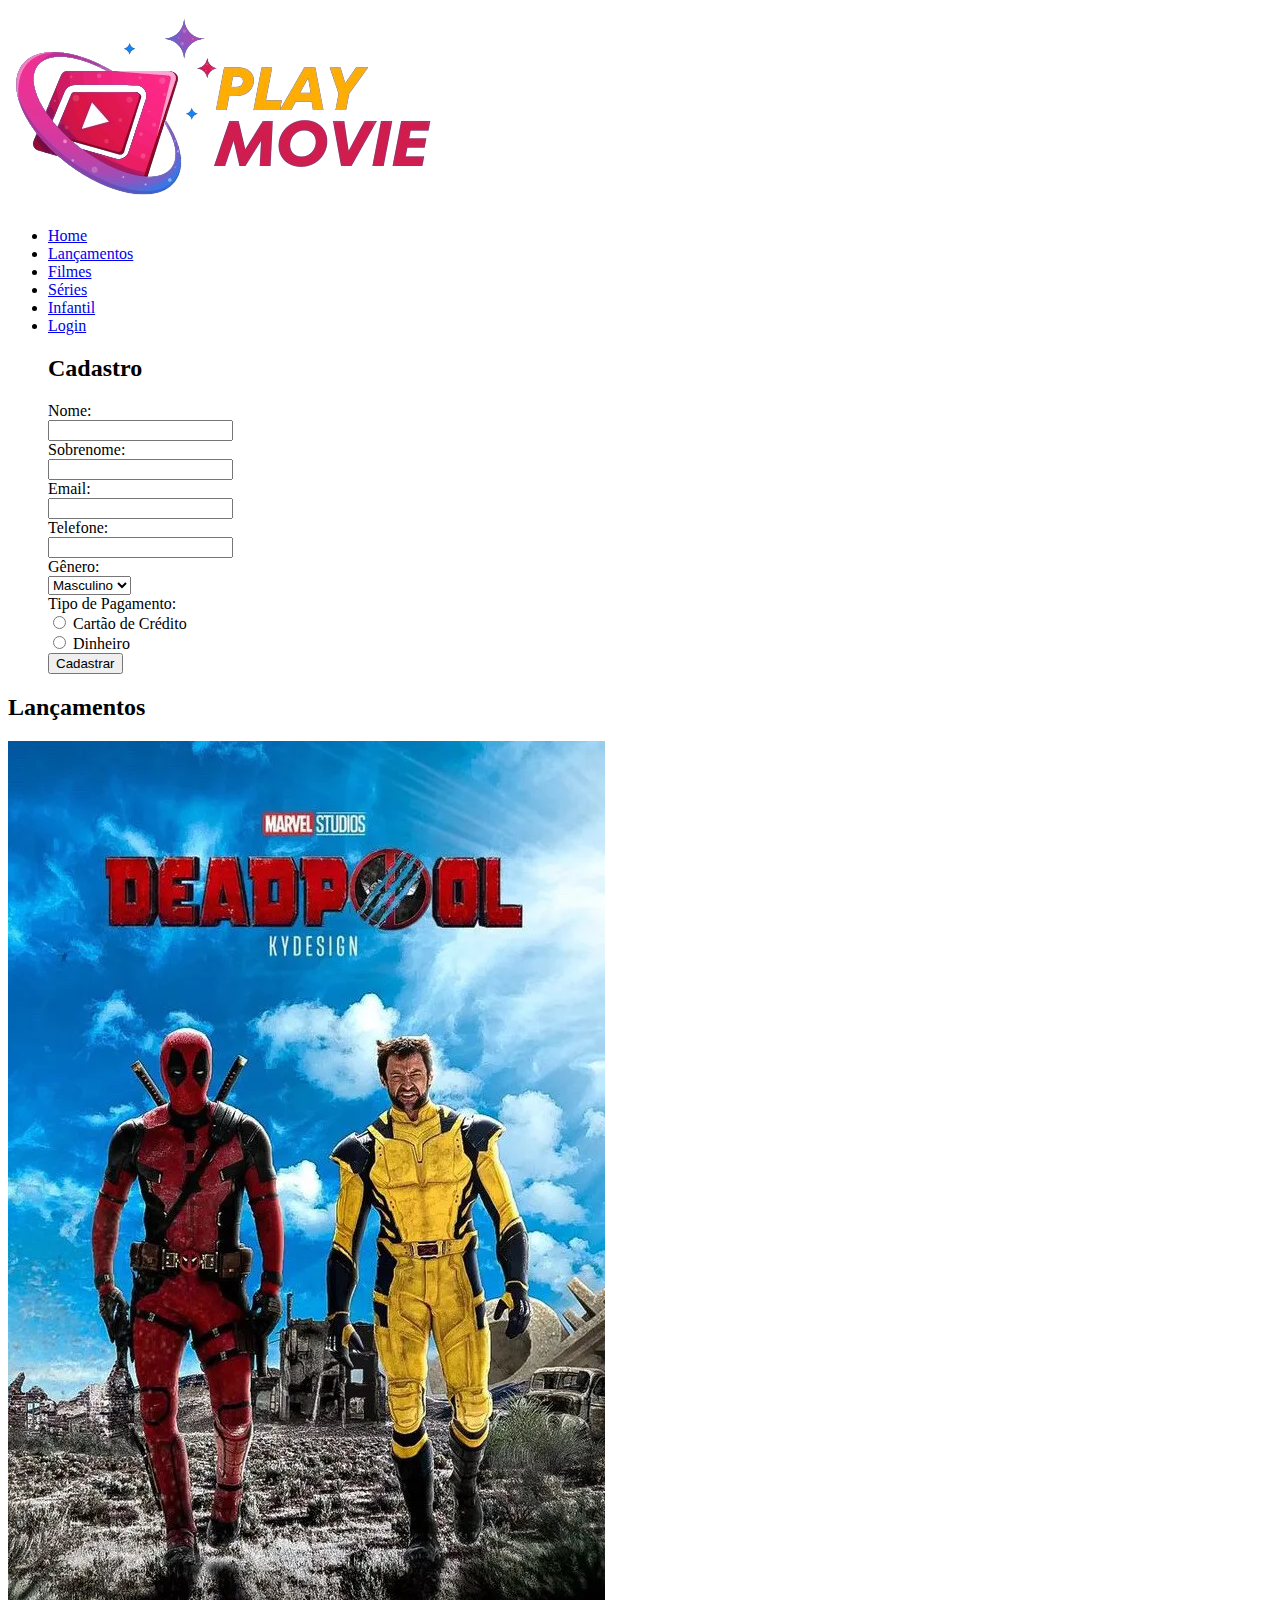
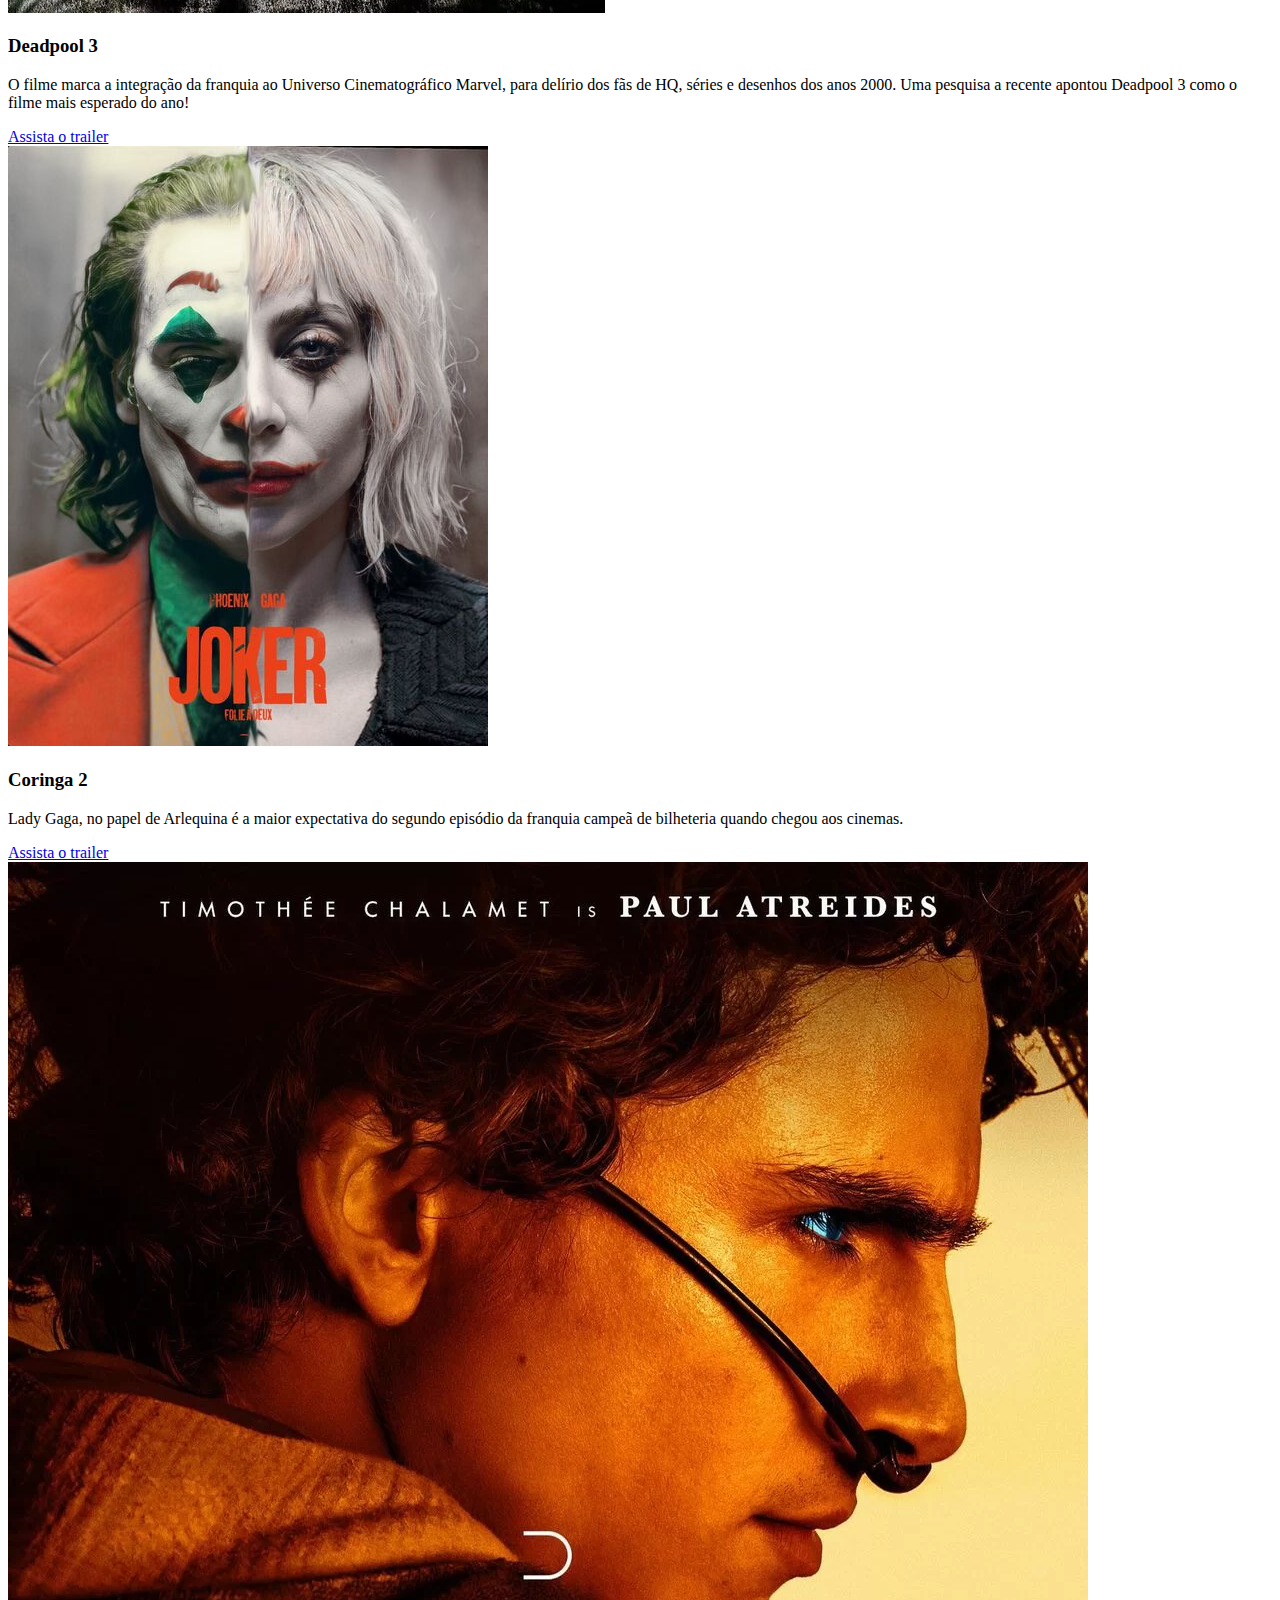
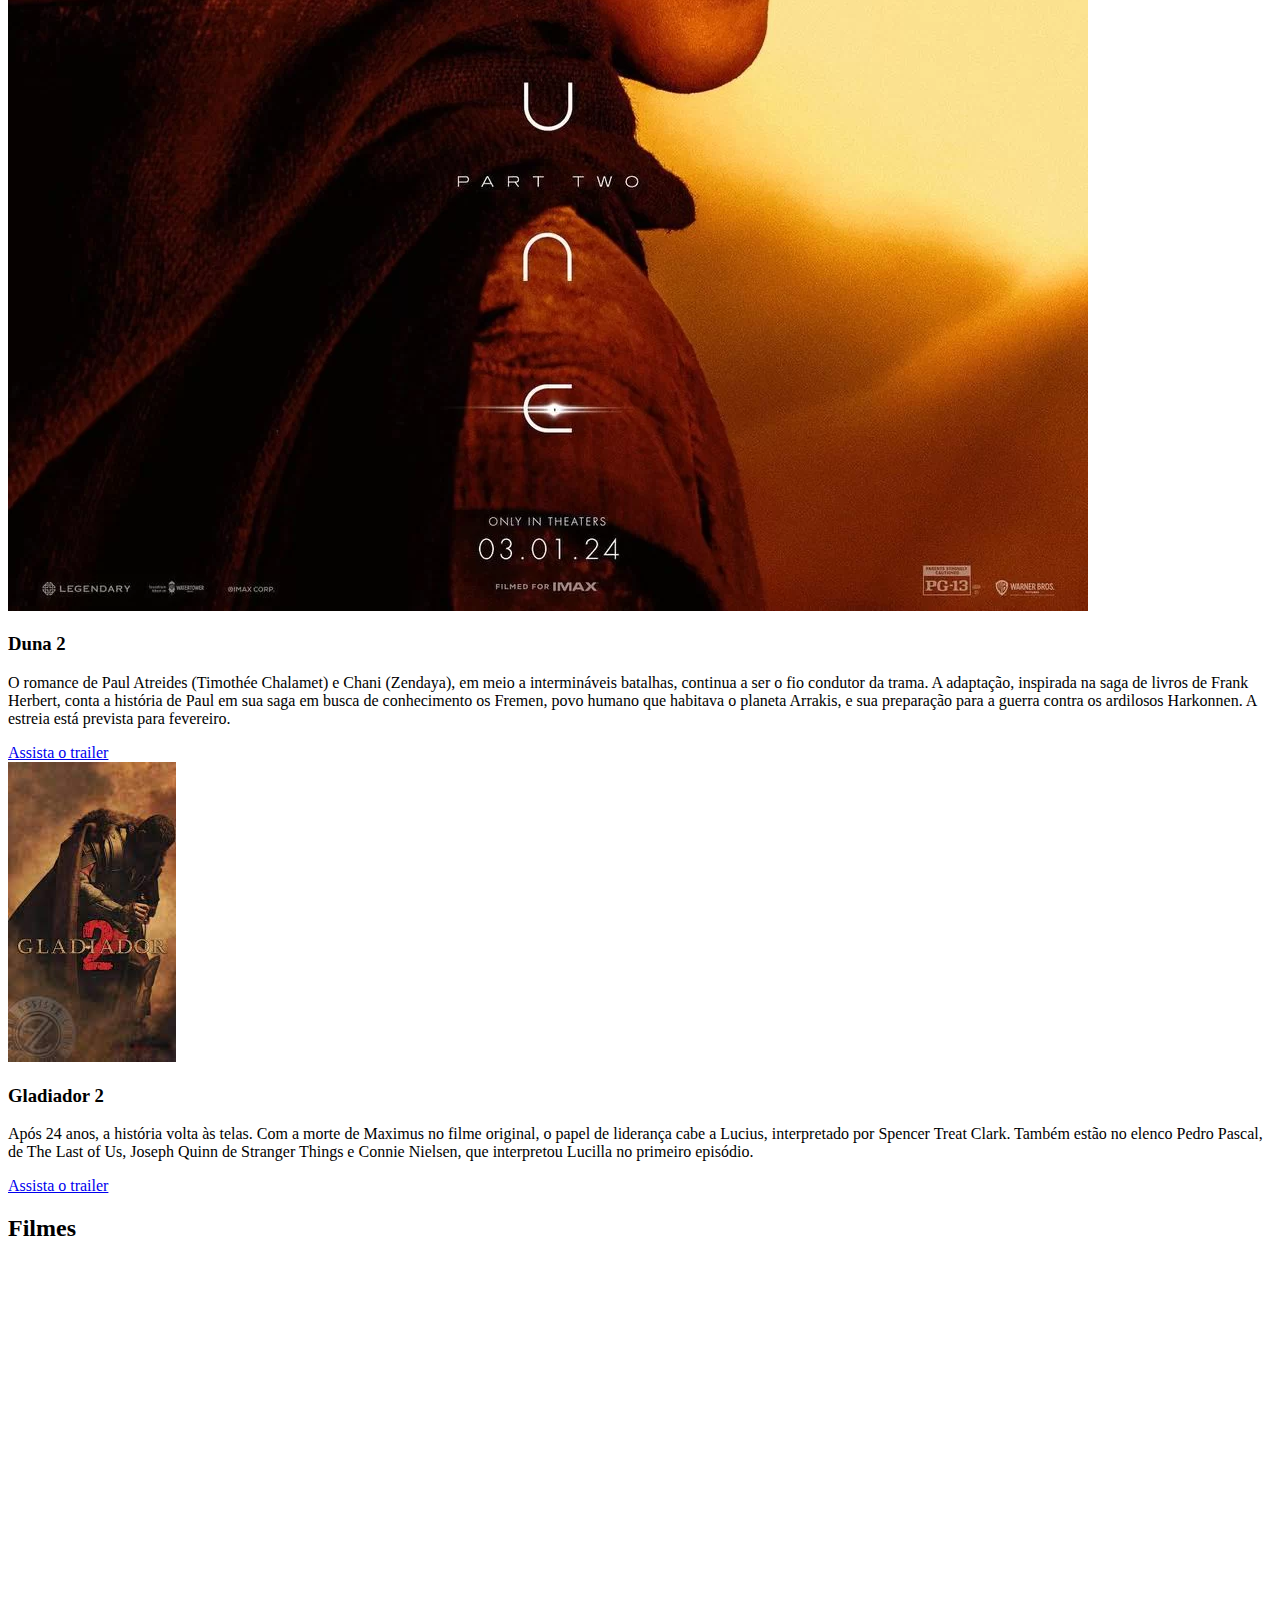
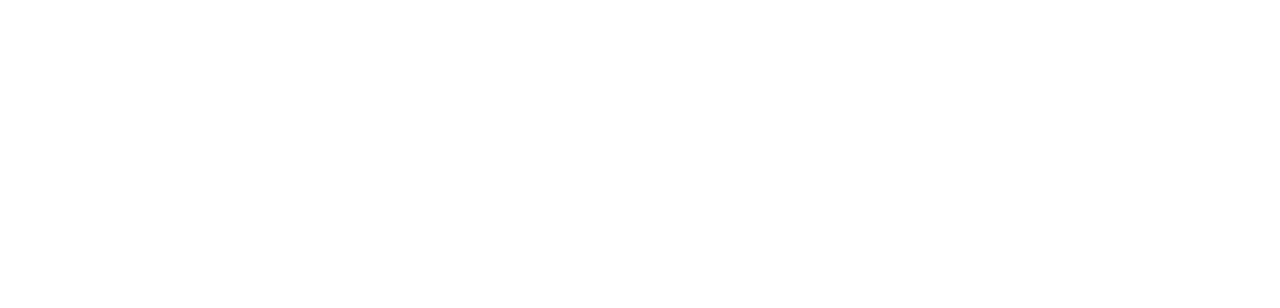
==== commit 4411560a: "Merge branch 'main' of https://github.com/DangeloConegundes2024/Projeto-Desenvolvimento-Web" ====
--- a/index.html
+++ b/index.html
@@ -19,6 +19,35 @@
               <li><a href="#">Séries</a></li>
               <li><a href="#">Infantil</a></li>
               <li><a href="/login.html" target="_blank">Login</a></li>
+                <h2>Cadastro</h2>
+<form action="#" method="post">
+  <label for="nome">Nome:</label><br>
+  <input type="text" id="nome" name="nome"><br>
+
+  <label for="sobrenome">Sobrenome:</label><br>
+  <input type="text" id="sobrenome" name="sobrenome"><br>
+
+  <label for="email">Email:</label><br>
+  <input type="email" id="email" name="email"><br>
+
+  <label for="telefone">Telefone:</label><br>
+  <input type="tel" id="telefone" name="telefone"><br>
+
+  <label for="genero">Gênero:</label><br>
+  <select id="genero" name="genero">
+    <option value="masculino">Masculino</option>
+    <option value="feminino">Feminino</option>
+    <option value="outro">Outro</option>
+  </select><br>
+
+  <label for="pagamento">Tipo de Pagamento:</label><br>
+  <input type="radio" id="credito" name="pagamento" value="credito">
+  <label for="credito">Cartão de Crédito</label><br>
+  <input type="radio" id="dinheiro" name="pagamento" value="dinheiro">
+  <label for="dinheiro">Dinheiro</label><br>
+
+  <input type="submit" value="Cadastrar">
+</form>
             </ul>
         </nav>
     </header>
@@ -62,4 +91,4 @@
         </div>
       </section>
 </body>
-</html>+</html>
